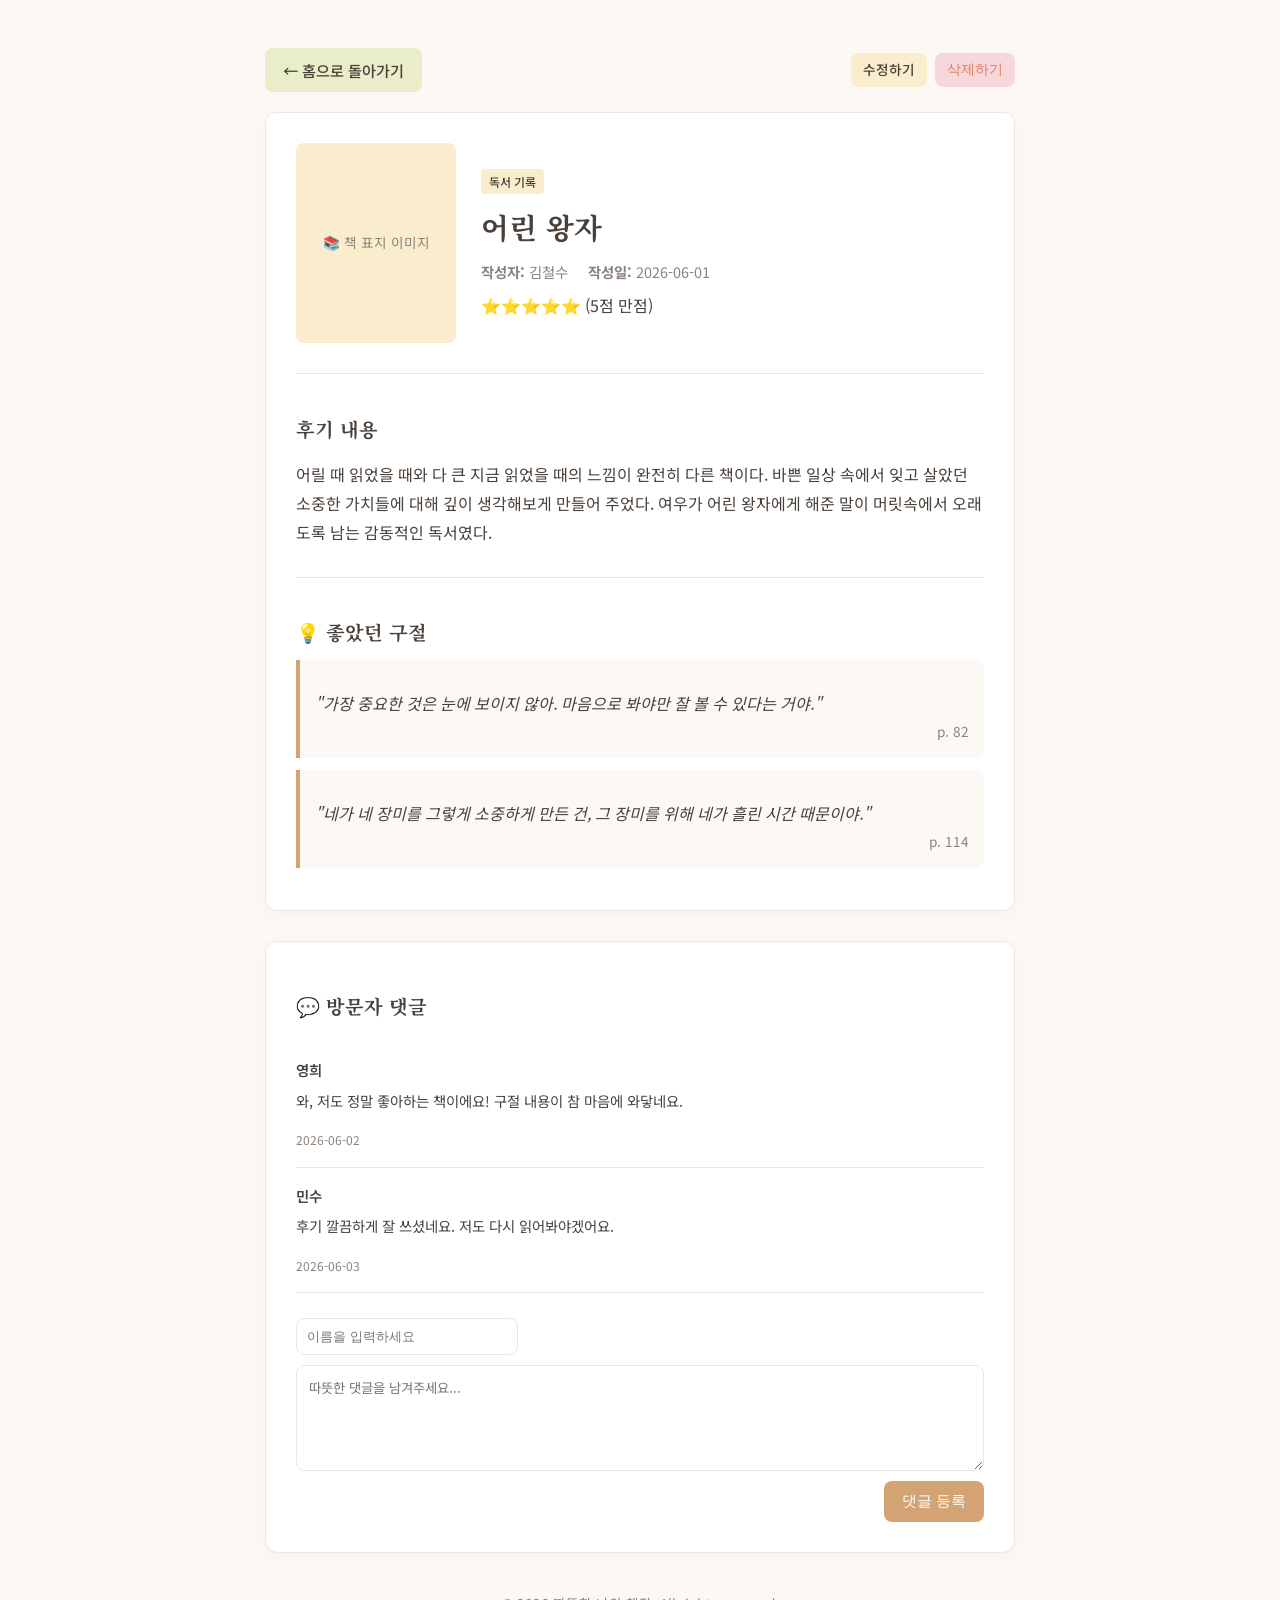
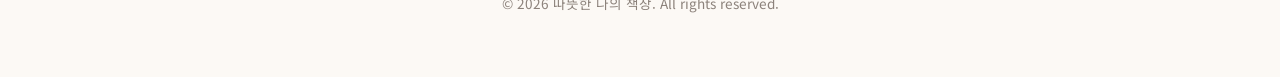
==== detail.html @ 5702eb4b "Initial commit" ====
<!DOCTYPE html>
<html lang="ko">
<head>
    <meta charset="UTF-8">
    <meta name="viewport" content="width=device-width, initial-scale=1.0">
    <title>따뜻한 나의 책장 - 상세 보기</title>
    <link rel="stylesheet" href="style.css">
    <link href="https://fonts.googleapis.com/css2?family=Noto+Serif+KR:wght@300;400;600&family=Noto+Sans+KR:wght@300;400;500&display=swap" rel="stylesheet">
</head>
<body>
    <div class="container detail-container">
        <!-- 상단 네비게이션 -->
        <nav class="nav-back">
            <a href="index.html" class="btn back-btn">&larr; 홈으로 돌아가기</a>
            <div class="manage-btns">
                <a href="edit.html" class="btn edit-btn">수정하기</a>
                <button class="btn delete-btn">삭제하기</button>
            </div>
        </nav>

        <!-- 책 상세 정보 카드 -->
        <article class="detail-card">
            <div class="detail-header-section">
                <div class="detail-cover-placeholder">
                    <span>📚 책 표지 이미지</span>
                </div>
                <div class="detail-title-box">
                    <span class="badge">독서 기록</span>
                    <h1 class="book-title-large">어린 왕자</h1>
                    <div class="book-meta-large">
                        <span><strong>작성자:</strong> 김철수</span>
                        <span><strong>작성일:</strong> 2026-06-01</span>
                    </div>
                    <div class="rating-large">⭐⭐⭐⭐⭐ (5점 만점)</div>
                </div>
            </div>

            <!-- 내용 -->
            <div class="content-section">
                <h3>후기 내용</h3>
                <p class="content-text">
                    어릴 때 읽었을 때와 다 큰 지금 읽었을 때의 느낌이 완전히 다른 책이다. 바쁜 일상 속에서 잊고 살았던 소중한 가치들에 대해 깊이 생각해보게 만들어 주었다. 여우가 어린 왕자에게 해준 말이 머릿속에서 오래도록 남는 감동적인 독서였다.
                </p>
            </div>

            <!-- 좋았던 구절 -->
            <div class="quotes-section">
                <h3>💡 좋았던 구절</h3>
                <div class="quote-box">
                    <p class="quote-text">"가장 중요한 것은 눈에 보이지 않아. 마음으로 봐야만 잘 볼 수 있다는 거야."</p>
                    <span class="quote-page">p. 82</span>
                </div>
                <div class="quote-box">
                    <p class="quote-text">"네가 네 장미를 그렇게 소중하게 만든 건, 그 장미를 위해 네가 흘린 시간 때문이야."</p>
                    <span class="quote-page">p. 114</span>
                </div>
            </div>
        </article>

        <!-- 댓글 영역 -->
        <section class="comments-section">
            <h3>💬 방문자 댓글</h3>
            <div class="comment-list">
                <div class="comment-item">
                    <span class="comment-author">영희</span>
                    <p class="comment-content">와, 저도 정말 좋아하는 책이에요! 구절 내용이 참 마음에 와닿네요.</p>
                    <span class="comment-date">2026-06-02</span>
                </div>
                <div class="comment-item">
                    <span class="comment-author">민수</span>
                    <p class="comment-content">후기 깔끔하게 잘 쓰셨네요. 저도 다시 읽어봐야겠어요.</p>
                    <span class="comment-date">2026-06-03</span>
                </div>
            </div>

            <!-- 댓글 입력창 -->
            <div class="comment-form">
                <input type="text" placeholder="이름을 입력하세요" class="comment-name-input" />
                <textarea placeholder="따뜻한 댓글을 남겨주세요..." class="comment-textarea"></textarea>
                <button class="btn primary-btn comment-submit">댓글 등록</button>
            </div>
        </section>

        <!-- 푸터 -->
        <footer class="footer">
            <p>&copy; 2026 따뜻한 나의 책장. All rights reserved.</p>
        </footer>
    </div>
</body>
</html>
---- style.css ----
/* 공통 스타일 및 따뜻한 색감 설정 */
:root {
  --bg-color: #fcf9f5;
  --card-bg: #ffffff;
  --text-main: #4a403a;
  --text-sub: #8c827b;
  --primary: #d4a373;
  --primary-hover: #bc8a5f;
  --accent: #faedcd;
  --border-color: #f0e6dc;
  --danger: #e07a5f;
  }
  
  {
  box-sizing: border-box;
  margin: 0;
  padding: 0;
  }
  
  body {
  font-family: 'Noto Sans KR', sans-serif;
  background-color: var(--bg-color);
  color: var(--text-main);
  line-height: 1.6;
  padding: 40px 20px;
  }
  
  .container {
  max-width: 900px;
  margin: 0 auto;
  }
  
  /* 헤더 */
  .header {
  text-align: center;
  margin-bottom: 40px;
  }
  
  .logo {
  font-family: 'Noto Serif KR', serif;
  font-size: 2.2rem;
  color: var(--text-main);
  margin-bottom: 8px;
  }
  
  .subtitle {
  color: var(--text-sub);
  font-size: 1rem;
  }
  
  /* 액션 바 (검색 및 작성버튼) */
  .action-bar {
  display: flex;
  justify-content: space-between;
  align-items: center;
  margin-bottom: 30px;
  gap: 15px;
  flex-wrap: wrap;
  }
  
  .search-box {
  display: flex;
  flex: 1;
  max-width: 450px;
  gap: 8px;
  }
  
  .search-box input {
  flex: 1;
  padding: 10px 15px;
  border: 1px solid var(--border-color);
  border-radius: 8px;
  background-color: var(--card-bg);
  color: var(--text-main);
  }
  
  .btn {
  padding: 10px 18px;
  border-radius: 8px;
  border: none;
  cursor: pointer;
  font-weight: 500;
  text-decoration: none;
  display: inline-block;
  transition: background 0.2s;
  font-size: 0.95rem;
  }
  
  .primary-btn {
  background-color: var(--primary);
  color: white;
  }
  
  .primary-btn:hover {
  background-color: var(--primary-hover);
  }
  
  .search-btn {
  background-color: #e9edc9;
  color: #4a403a;
  }
  
  .search-btn:hover {
  background-color: #ccd5ae;
  }
  
  /* 책 목록 카드 레이아웃 */
  .book-grid {
  display: grid;
  grid-template-columns: repeat(auto-fill, minmax(280px, 1fr));
  gap: 25px;
  margin-bottom: 50px;
  }
  
  .book-card {
  background-color: var(--card-bg);
  border-radius: 12px;
  overflow: hidden;
  box-shadow: 0 4px 15px rgba(0,0,0,0.03);
  border: 1px solid var(--border-color);
  display: flex;
  flex-direction: column;
  }
  
  .book-cover-placeholder {
  width: 100%;
  height: 180px;
  background-color: var(--accent);
  display: flex;
  align-items: center;
  justify-content: center;
  color: var(--text-sub);
  font-size: 0.95rem;
  }
  
  .book-info {
  padding: 20px;
  display: flex;
  flex-direction: column;
  flex: 1;
  }
  
  .book-meta {
  display: flex;
  justify-content: space-between;
  font-size: 0.85rem;
  color: var(--text-sub);
  margin-bottom: 8px;
  }
  
  .book-title {
  font-family: 'Noto Serif KR', serif;
  font-size: 1.3rem;
  margin-bottom: 8px;
  color: var(--text-main);
  }
  
  .rating {
  font-size: 0.9rem;
  margin-bottom: 12px;
  }
  
  .book-snippet {
  font-size: 0.9rem;
  color: var(--text-sub);
  margin-bottom: 20px;
  flex: 1;
  }
  
  .text-btn {
  background: none;
  color: var(--primary-hover);
  padding: 0;
  font-weight: 600;
  }
  
  .text-btn:hover {
  text-decoration: underline;
  }
  
  /* 상세 페이지 스타일 */
  .detail-container {
  max-width: 750px;
  }
  
  .nav-back {
  display: flex;
  justify-content: space-between;
  align-items: center;
  margin-bottom: 20px;
  }
  
  .back-btn {
  background-color: #e9edc9;
  color: var(--text-main);
  }
  
  .manage-btns {
  display: flex;
  gap: 8px;
  }
  
  .edit-btn {
  background-color: #faedcd;
  color: var(--text-main);
  font-size: 0.85rem;
  padding: 6px 12px;
  }
  
  .delete-btn {
  background-color: #f8d7da;
  color: var(--danger);
  font-size: 0.85rem;
  padding: 6px 12px;
  }
  
  .detail-card {
  background-color: var(--card-bg);
  border-radius: 12px;
  padding: 30px;
  box-shadow: 0 4px 15px rgba(0,0,0,0.03);
  border: 1px solid var(--border-color);
  margin-bottom: 30px;
  }
  
  .detail-header-section {
  display: flex;
  gap: 25px;
  margin-bottom: 30px;
  align-items: center;
  flex-wrap: wrap;
  }
  
  .detail-cover-placeholder {
  width: 140px;
  height: 180px;
  background-color: var(--accent);
  border-radius: 8px;
  display: flex;
  align-items: center;
  justify-content: center;
  text-align: center;
  color: var(--text-sub);
  font-size: 0.85rem;
  padding: 10px;
  }
  
  .detail-title-box {
  flex: 1;
  }
  
  .badge {
  background-color: var(--accent);
  padding: 4px 8px;
  border-radius: 4px;
  font-size: 0.75rem;
  color: var(--text-main);
  font-weight: 500;
  }
  
  .book-title-large {
  font-family: 'Noto Serif KR', serif;
  font-size: 1.8rem;
  margin: 10px 0;
  }
  
  .book-meta-large {
  display: flex;
  gap: 20px;
  color: var(--text-sub);
  font-size: 0.9rem;
  margin-bottom: 10px;
  }
  
  .rating-large {
  font-size: 1rem;
  }
  
  .content-section, .quotes-section {
  margin-top: 30px;
  padding-top: 20px;
  border-top: 1px solid var(--border-color);
  }
  
  .content-section h3, .quotes-section h3 {
  font-family: 'Noto Serif KR', serif;
  margin-bottom: 12px;
  font-size: 1.2rem;
  }
  
  .content-text {
  font-size: 1rem;
  color: var(--text-main);
  line-height: 1.8;
  }
  
  .quote-box {
  background-color: var(--bg-color);
  border-left: 4px solid var(--primary);
  padding: 15px;
  border-radius: 0 8px 8px 0;
  margin-bottom: 12px;
  }
  
  .quote-text {
  font-style: italic;
  margin-bottom: 5px;
  }
  
  .quote-page {
  font-size: 0.85rem;
  color: var(--text-sub);
  display: block;
  text-align: right;
  }
  
  /* 작성/수정 폼 스타일 */
  .write-form {
  display: flex;
  flex-direction: column;
  gap: 20px;
  }
  
  .form-group {
  display: flex;
  flex-direction: column;
  gap: 8px;
  }
  
  .form-group label {
  font-weight: 500;
  font-size: 0.9rem;
  color: var(--text-main);
  }
  
  .form-input, .form-textarea {
  padding: 12px 15px;
  border: 1px solid var(--border-color);
  border-radius: 8px;
  background-color: var(--bg-color);
  color: var(--text-main);
  font-family: inherit;
  font-size: 0.95rem;
  }
  
  .form-file {
  padding: 8px 0;
  }
  
  .form-row {
  display: grid;
  grid-template-columns: 1fr 1fr;
  gap: 20px;
  }
  
  .quote-input-row {
  display: flex;
  gap: 10px;
  }
  
  /* 댓글 영역 스타일 */
  .comments-section {
  background-color: var(--card-bg);
  border-radius: 12px;
  padding: 30px;
  box-shadow: 0 4px 15px rgba(0,0,0,0.03);
  border: 1px solid var(--border-color);
  }
  
  .comments-section h3 {
  font-family: 'Noto Serif KR', serif;
  margin-bottom: 20px;
  font-size: 1.2rem;
  }
  
  .comment-list {
  margin-bottom: 25px;
  }
  
  .comment-item {
  padding: 15px 0;
  border-bottom: 1px solid var(--border-color);
  }
  
  .comment-author {
  font-weight: 600;
  font-size: 0.9rem;
  margin-right: 10px;
  }
  
  .comment-date {
  font-size: 0.75rem;
  color: var(--text-sub);
  }
  
  .comment-content {
  margin-top: 6px;
  font-size: 0.9rem;
  color: var(--text-main);
  }
  
  .comment-form {
  display: flex;
  flex-direction: column;
  gap: 10px;
  }
  
  .comment-name-input {
  padding: 10px;
  border: 1px solid var(--border-color);
  border-radius: 8px;
  max-width: 200px;
  }
  
  .comment-textarea {
  padding: 12px;
  border: 1px solid var(--border-color);
  border-radius: 8px;
  resize: vertical;
  min-height: 80px;
  font-family: inherit;
  }
  
  .comment-submit {
  align-self: flex-end;
  }
  
  /* 푸터 */
  .footer {
  text-align: center;
  margin-top: 40px;
  color: var(--text-sub);
  font-size: 0.85rem;
  }
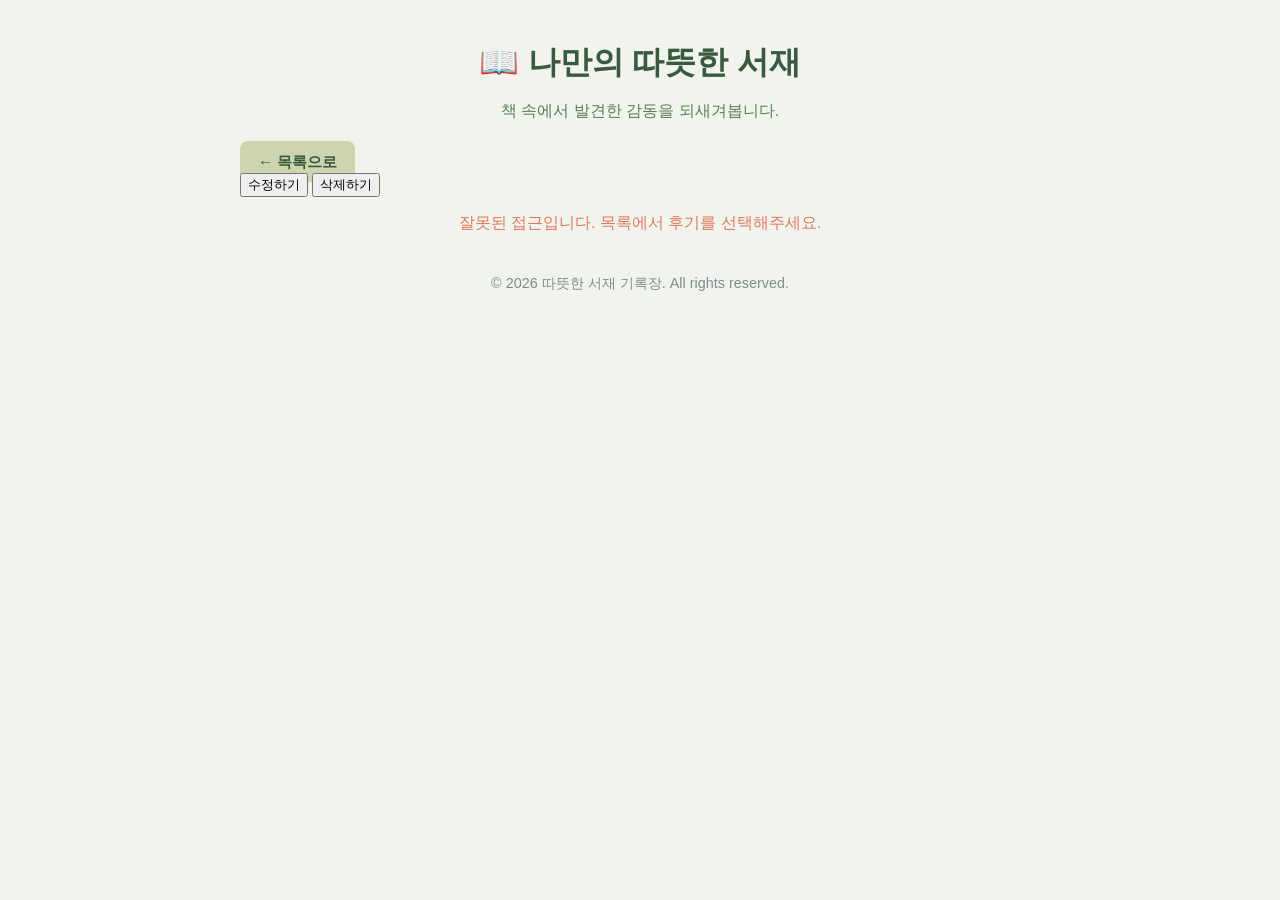
==== commit 361952f6: "자세히보기 하드코딩 수정" ====
--- a/detail.html
+++ b/detail.html
@@ -3,88 +3,86 @@
 <head>
     <meta charset="UTF-8">
     <meta name="viewport" content="width=device-width, initial-scale=1.0">
-    <title>따뜻한 나의 책장 - 상세 보기</title>
+    <title>책 후기 상세 :: 따뜻한 서재</title>
     <link rel="stylesheet" href="style.css">
-    <link href="https://fonts.googleapis.com/css2?family=Noto+Serif+KR:wght@300;400;600&family=Noto+Sans+KR:wght@300;400;500&display=swap" rel="stylesheet">
 </head>
 <body>
-    <div class="container detail-container">
-        <!-- 상단 네비게이션 -->
-        <nav class="nav-back">
-            <a href="index.html" class="btn back-btn">&larr; 홈으로 돌아가기</a>
-            <div class="manage-btns">
-                <a href="edit.html" class="btn edit-btn">수정하기</a>
-                <button class="btn delete-btn">삭제하기</button>
+    <div class="container">
+        <header>
+            <h1>📖 나만의 따뜻한 서재</h1>
+            <p>책 속에서 발견한 감동을 되새겨봅니다.</p>
+        </header>
+
+        <div class="detail-header">
+            <a href="index.html" class="btn-back">&larr; 목록으로</a>
+            <div class="detail-buttons">
+                <button class="btn-edit" onclick="location.href='edit.html'">수정하기</button>
+                <button class="btn-delete" onclick="alert('삭제 기능은 준비 중입니다!')">삭제하기</button>
             </div>
-        </nav>
+        </div>
 
-        <!-- 책 상세 정보 카드 -->
-        <article class="detail-card">
-            <div class="detail-header-section">
-                <div class="detail-cover-placeholder">
-                    <span>📚 책 표지 이미지</span>
-                </div>
-                <div class="detail-title-box">
-                    <span class="badge">독서 기록</span>
-                    <h1 class="book-title-large">어린 왕자</h1>
-                    <div class="book-meta-large">
-                        <span><strong>작성자:</strong> 김철수</span>
-                        <span><strong>작성일:</strong> 2026-06-01</span>
-                    </div>
-                    <div class="rating-large">⭐⭐⭐⭐⭐ (5점 만점)</div>
-                </div>
-            </div>
+        <div class="detail-content" id="detailContainer">
+            <p style="text-align: center; color: #588157;">상세 내용을 불러오는 중입니다...</p>
+        </div>
 
-            <!-- 내용 -->
-            <div class="content-section">
-                <h3>후기 내용</h3>
-                <p class="content-text">
-                    어릴 때 읽었을 때와 다 큰 지금 읽었을 때의 느낌이 완전히 다른 책이다. 바쁜 일상 속에서 잊고 살았던 소중한 가치들에 대해 깊이 생각해보게 만들어 주었다. 여우가 어린 왕자에게 해준 말이 머릿속에서 오래도록 남는 감동적인 독서였다.
-                </p>
-            </div>
-
-            <!-- 좋았던 구절 -->
-            <div class="quotes-section">
-                <h3>💡 좋았던 구절</h3>
-                <div class="quote-box">
-                    <p class="quote-text">"가장 중요한 것은 눈에 보이지 않아. 마음으로 봐야만 잘 볼 수 있다는 거야."</p>
-                    <span class="quote-page">p. 82</span>
-                </div>
-                <div class="quote-box">
-                    <p class="quote-text">"네가 네 장미를 그렇게 소중하게 만든 건, 그 장미를 위해 네가 흘린 시간 때문이야."</p>
-                    <span class="quote-page">p. 114</span>
-                </div>
-            </div>
-        </article>
-
-        <!-- 댓글 영역 -->
-        <section class="comments-section">
-            <h3>💬 방문자 댓글</h3>
-            <div class="comment-list">
-                <div class="comment-item">
-                    <span class="comment-author">영희</span>
-                    <p class="comment-content">와, 저도 정말 좋아하는 책이에요! 구절 내용이 참 마음에 와닿네요.</p>
-                    <span class="comment-date">2026-06-02</span>
-                </div>
-                <div class="comment-item">
-                    <span class="comment-author">민수</span>
-                    <p class="comment-content">후기 깔끔하게 잘 쓰셨네요. 저도 다시 읽어봐야겠어요.</p>
-                    <span class="comment-date">2026-06-03</span>
-                </div>
-            </div>
-
-            <!-- 댓글 입력창 -->
-            <div class="comment-form">
-                <input type="text" placeholder="이름을 입력하세요" class="comment-name-input" />
-                <textarea placeholder="따뜻한 댓글을 남겨주세요..." class="comment-textarea"></textarea>
-                <button class="btn primary-btn comment-submit">댓글 등록</button>
-            </div>
-        </section>
-
-        <!-- 푸터 -->
-        <footer class="footer">
-            <p>&copy; 2026 따뜻한 나의 책장. All rights reserved.</p>
+        <footer>
+            <p>&copy; 2026 따뜻한 서재 기록장. All rights reserved.</p>
         </footer>
     </div>
+
+    <script>
+        const WEB_APP_URL = "https://script.google.com/macros/s/AKfycbwDzjC4Yfaz0jN6fSKEQe05zggbDL-pkO_Hzp4XupI9NH3UToArEFrCZrxlpQyaFcw/exec";
+
+        window.addEventListener('DOMContentLoaded', function() {
+            // 주소창(URL)에서 넘어온 index 번호표 읽기 (예: ?index=0)
+            const urlParams = new URLSearchParams(window.location.search);
+            const reviewIndex = urlParams.get('index');
+
+            if (reviewIndex === null) {
+                document.getElementById('detailContainer').innerHTML = '<p style="text-align: center; color: #E07A5F;">잘못된 접근입니다. 목록에서 후기를 선택해주세요.</p>';
+                return;
+            }
+
+            // 구글 스프레드시트에서 전체 데이터 가져오기
+            fetch(WEB_APP_URL)
+                .then(response => response.json())
+                .then(data => {
+                    const review = data[reviewIndex]; // 해당 번호의 후기 데이터 콕 집어내기
+
+                    if (!review) {
+                        document.getElementById('detailContainer').innerHTML = '<p style="text-align: center; color: #E07A5F;">해당 후기를 찾을 수 없습니다.</p>';
+                        return;
+                    }
+
+                    // 별점 만들기
+                    let stars = '';
+                    const ratingNum = Number(review.rating) || 0;
+                    for (let i = 0; i < 5; i++) {
+                        stars += (i < ratingNum) ? '<span class="star-icon filled">★</span>' : '<span class="star-icon">★</span>';
+                    }
+
+                    // 상세 화면 HTML 그리기
+                    const container = document.getElementById('detailContainer');
+                    container.innerHTML = `
+                        <h2 style="color: #3A5A40; margin-top: 0; font-size: 1.8rem;">${review.title}</h2>
+                        <p class="card-author">작성자: ${review.author}</p>
+                        <p class="card-date">작성일: ${review.date}</p>
+                        
+                        <div class="detail-rating" style="margin: 15px 0 25px 0;">
+                            ${stars} <span style="font-weight: bold; margin-left: 5px; color: #3A5A40;">(${review.rating}점 만점)</span>
+                        </div>
+
+                        <div class="detail-section">
+                            <h3>후기 내용</h3>
+                            <div class="review-text" style="white-space: pre-line; line-height: 1.6; color: #34495E;">${review.content}</div>
+                        </div>
+                    `;
+                })
+                .catch(error => {
+                    console.error('상세 데이터를 불러오는 중 에러 발생:', error);
+                    document.getElementById('detailContainer').innerHTML = '<p style="text-align: center; color: #E07A5F;">데이터를 불러오지 못했습니다.</p>';
+                });
+        });
+    </script>
 </body>
 </html>
--- a/style.css
+++ b/style.css
@@ -1,434 +1,172 @@
-/* 공통 스타일 및 따뜻한 색감 설정 */
-:root {
-  --bg-color: #fcf9f5;
-  --card-bg: #ffffff;
-  --text-main: #4a403a;
-  --text-sub: #8c827b;
-  --primary: #d4a373;
-  --primary-hover: #bc8a5f;
-  --accent: #faedcd;
-  --border-color: #f0e6dc;
-  --danger: #e07a5f;
-  }
-  
-  {
-  box-sizing: border-box;
-  margin: 0;
-  padding: 0;
-  }
-  
-  body {
-  font-family: 'Noto Sans KR', sans-serif;
-  background-color: var(--bg-color);
-  color: var(--text-main);
-  line-height: 1.6;
-  padding: 40px 20px;
-  }
-  
-  .container {
-  max-width: 900px;
-  margin: 0 auto;
-  }
-  
-  /* 헤더 */
-  .header {
-  text-align: center;
-  margin-bottom: 40px;
-  }
-  
-  .logo {
-  font-family: 'Noto Serif KR', serif;
-  font-size: 2.2rem;
-  color: var(--text-main);
-  margin-bottom: 8px;
-  }
-  
-  .subtitle {
-  color: var(--text-sub);
-  font-size: 1rem;
-  }
-  
-  /* 액션 바 (검색 및 작성버튼) */
-  .action-bar {
-  display: flex;
-  justify-content: space-between;
-  align-items: center;
-  margin-bottom: 30px;
-  gap: 15px;
-  flex-wrap: wrap;
-  }
-  
-  .search-box {
-  display: flex;
-  flex: 1;
-  max-width: 450px;
-  gap: 8px;
-  }
-  
-  .search-box input {
-  flex: 1;
-  padding: 10px 15px;
-  border: 1px solid var(--border-color);
-  border-radius: 8px;
-  background-color: var(--card-bg);
-  color: var(--text-main);
-  }
-  
-  .btn {
-  padding: 10px 18px;
-  border-radius: 8px;
-  border: none;
-  cursor: pointer;
-  font-weight: 500;
-  text-decoration: none;
-  display: inline-block;
-  transition: background 0.2s;
-  font-size: 0.95rem;
-  }
-  
-  .primary-btn {
-  background-color: var(--primary);
-  color: white;
-  }
-  
-  .primary-btn:hover {
-  background-color: var(--primary-hover);
-  }
-  
-  .search-btn {
-  background-color: #e9edc9;
-  color: #4a403a;
-  }
-  
-  .search-btn:hover {
-  background-color: #ccd5ae;
-  }
-  
-  /* 책 목록 카드 레이아웃 */
-  .book-grid {
-  display: grid;
-  grid-template-columns: repeat(auto-fill, minmax(280px, 1fr));
-  gap: 25px;
-  margin-bottom: 50px;
-  }
-  
-  .book-card {
-  background-color: var(--card-bg);
-  border-radius: 12px;
-  overflow: hidden;
-  box-shadow: 0 4px 15px rgba(0,0,0,0.03);
-  border: 1px solid var(--border-color);
-  display: flex;
-  flex-direction: column;
-  }
-  
-  .book-cover-placeholder {
-  width: 100%;
-  height: 180px;
-  background-color: var(--accent);
-  display: flex;
-  align-items: center;
-  justify-content: center;
-  color: var(--text-sub);
-  font-size: 0.95rem;
-  }
-  
-  .book-info {
-  padding: 20px;
-  display: flex;
-  flex-direction: column;
-  flex: 1;
-  }
-  
-  .book-meta {
-  display: flex;
-  justify-content: space-between;
-  font-size: 0.85rem;
-  color: var(--text-sub);
-  margin-bottom: 8px;
-  }
-  
-  .book-title {
-  font-family: 'Noto Serif KR', serif;
-  font-size: 1.3rem;
-  margin-bottom: 8px;
-  color: var(--text-main);
-  }
-  
-  .rating {
-  font-size: 0.9rem;
-  margin-bottom: 12px;
-  }
-  
-  .book-snippet {
-  font-size: 0.9rem;
-  color: var(--text-sub);
-  margin-bottom: 20px;
-  flex: 1;
-  }
-  
-  .text-btn {
-  background: none;
-  color: var(--primary-hover);
-  padding: 0;
-  font-weight: 600;
-  }
-  
-  .text-btn:hover {
-  text-decoration: underline;
-  }
-  
-  /* 상세 페이지 스타일 */
-  .detail-container {
-  max-width: 750px;
-  }
-  
-  .nav-back {
-  display: flex;
-  justify-content: space-between;
-  align-items: center;
-  margin-bottom: 20px;
-  }
-  
-  .back-btn {
-  background-color: #e9edc9;
-  color: var(--text-main);
-  }
-  
-  .manage-btns {
-  display: flex;
-  gap: 8px;
-  }
-  
-  .edit-btn {
-  background-color: #faedcd;
-  color: var(--text-main);
-  font-size: 0.85rem;
-  padding: 6px 12px;
-  }
-  
-  .delete-btn {
-  background-color: #f8d7da;
-  color: var(--danger);
-  font-size: 0.85rem;
-  padding: 6px 12px;
-  }
-  
-  .detail-card {
-  background-color: var(--card-bg);
-  border-radius: 12px;
-  padding: 30px;
-  box-shadow: 0 4px 15px rgba(0,0,0,0.03);
-  border: 1px solid var(--border-color);
-  margin-bottom: 30px;
-  }
-  
-  .detail-header-section {
-  display: flex;
-  gap: 25px;
-  margin-bottom: 30px;
-  align-items: center;
-  flex-wrap: wrap;
-  }
-  
-  .detail-cover-placeholder {
-  width: 140px;
-  height: 180px;
-  background-color: var(--accent);
-  border-radius: 8px;
-  display: flex;
-  align-items: center;
-  justify-content: center;
-  text-align: center;
-  color: var(--text-sub);
-  font-size: 0.85rem;
-  padding: 10px;
-  }
-  
-  .detail-title-box {
-  flex: 1;
-  }
-  
-  .badge {
-  background-color: var(--accent);
-  padding: 4px 8px;
-  border-radius: 4px;
-  font-size: 0.75rem;
-  color: var(--text-main);
-  font-weight: 500;
-  }
-  
-  .book-title-large {
-  font-family: 'Noto Serif KR', serif;
-  font-size: 1.8rem;
-  margin: 10px 0;
-  }
-  
-  .book-meta-large {
-  display: flex;
-  gap: 20px;
-  color: var(--text-sub);
-  font-size: 0.9rem;
-  margin-bottom: 10px;
-  }
-  
-  .rating-large {
-  font-size: 1rem;
-  }
-  
-  .content-section, .quotes-section {
-  margin-top: 30px;
-  padding-top: 20px;
-  border-top: 1px solid var(--border-color);
-  }
-  
-  .content-section h3, .quotes-section h3 {
-  font-family: 'Noto Serif KR', serif;
-  margin-bottom: 12px;
-  font-size: 1.2rem;
-  }
-  
-  .content-text {
-  font-size: 1rem;
-  color: var(--text-main);
-  line-height: 1.8;
-  }
-  
-  .quote-box {
-  background-color: var(--bg-color);
-  border-left: 4px solid var(--primary);
-  padding: 15px;
-  border-radius: 0 8px 8px 0;
-  margin-bottom: 12px;
-  }
-  
-  .quote-text {
-  font-style: italic;
-  margin-bottom: 5px;
-  }
-  
-  .quote-page {
-  font-size: 0.85rem;
-  color: var(--text-sub);
-  display: block;
-  text-align: right;
-  }
-  
-  /* 작성/수정 폼 스타일 */
-  .write-form {
-  display: flex;
-  flex-direction: column;
-  gap: 20px;
-  }
-  
-  .form-group {
-  display: flex;
-  flex-direction: column;
-  gap: 8px;
-  }
-  
-  .form-group label {
-  font-weight: 500;
-  font-size: 0.9rem;
-  color: var(--text-main);
-  }
-  
-  .form-input, .form-textarea {
-  padding: 12px 15px;
-  border: 1px solid var(--border-color);
-  border-radius: 8px;
-  background-color: var(--bg-color);
-  color: var(--text-main);
-  font-family: inherit;
-  font-size: 0.95rem;
-  }
-  
-  .form-file {
-  padding: 8px 0;
-  }
-  
-  .form-row {
-  display: grid;
-  grid-template-columns: 1fr 1fr;
-  gap: 20px;
-  }
-  
-  .quote-input-row {
-  display: flex;
-  gap: 10px;
-  }
-  
-  /* 댓글 영역 스타일 */
-  .comments-section {
-  background-color: var(--card-bg);
-  border-radius: 12px;
-  padding: 30px;
-  box-shadow: 0 4px 15px rgba(0,0,0,0.03);
-  border: 1px solid var(--border-color);
-  }
-  
-  .comments-section h3 {
-  font-family: 'Noto Serif KR', serif;
-  margin-bottom: 20px;
-  font-size: 1.2rem;
-  }
-  
-  .comment-list {
-  margin-bottom: 25px;
-  }
-  
-  .comment-item {
-  padding: 15px 0;
-  border-bottom: 1px solid var(--border-color);
-  }
-  
-  .comment-author {
-  font-weight: 600;
-  font-size: 0.9rem;
-  margin-right: 10px;
-  }
-  
-  .comment-date {
-  font-size: 0.75rem;
-  color: var(--text-sub);
-  }
-  
-  .comment-content {
-  margin-top: 6px;
-  font-size: 0.9rem;
-  color: var(--text-main);
-  }
-  
-  .comment-form {
-  display: flex;
-  flex-direction: column;
-  gap: 10px;
-  }
-  
-  .comment-name-input {
-  padding: 10px;
-  border: 1px solid var(--border-color);
-  border-radius: 8px;
-  max-width: 200px;
-  }
-  
-  .comment-textarea {
-  padding: 12px;
-  border: 1px solid var(--border-color);
-  border-radius: 8px;
-  resize: vertical;
-  min-height: 80px;
-  font-family: inherit;
-  }
-  
-  .comment-submit {
-  align-self: flex-end;
-  }
-  
-  /* 푸터 */
-  .footer {
-  text-align: center;
-  margin-top: 40px;
-  color: var(--text-sub);
-  font-size: 0.85rem;
-  }+/* 기본 스타일 (파스텔톤 녹색과 크림색 조합) */
+body {
+    font-family: 'Malgun Gothic', '맑은 고딕', sans-serif;
+    background-color: #F0F4ED; /* 아주 연한 파스텔 크림빛 녹색 배경 */
+    color: #2F3E35; /* 진한 딥그린 텍스트 (눈이 편안함) */
+    margin: 0;
+    padding: 0;
+}
+
+.container {
+    max-width: 800px;
+    margin: 0 auto;
+    padding: 20px;
+}
+
+header {
+    text-align: center;
+    margin-bottom: 30px;
+}
+
+header h1 {
+    color: #3A5A40; /* 차분하고 예쁜 진한 녹색 제목 */
+    margin-bottom: 10px;
+}
+
+header p {
+    color: #588157;
+}
+
+/* 메인 화면 검색 영역 */
+.search-area {
+    display: flex;
+    gap: 10px;
+    margin-bottom: 25px;
+    align-items: center;
+}
+
+.search-area input {
+    flex: 1;
+    padding: 12px;
+    border: 2px solid #A3B18A; /* 구분감이 뚜렷한 녹색 테두리 */
+    border-radius: 8px;
+    background-color: #FFFFFF; /* 흰색 배경으로 입력창 강조 */
+    color: #2F3E35;
+    font-size: 1rem;
+}
+
+.search-area input::placeholder {
+    color: #8D99AE;
+}
+
+.btn-search, .btn-write, .btn-back {
+    padding: 12px 18px;
+    border: none;
+    border-radius: 8px;
+    cursor: pointer;
+    text-decoration: none;
+    font-weight: bold;
+    font-size: 0.95rem;
+}
+
+.btn-search {
+    background-color: #3A5A40;
+    color: #FFFFFF;
+}
+
+.btn-search:hover, .btn-write:hover, .btn-back:hover {
+    opacity: 0.9;
+}
+
+.btn-write {
+    background-color: #588157; /* 산뜻한 포인트 녹색 */
+    color: #FFFFFF;
+    margin-left: auto;
+}
+
+.btn-back {
+    background-color: #CCD5AE;
+    color: #3A5A40;
+    margin-right: 10px;
+}
+
+/* 메인 화면 후기 목록 */
+.review-list {
+    display: grid;
+    gap: 20px;
+}
+
+.review-card {
+    background-color: #FFFFFF; /* 카드 배경을 순백색으로 주어 배경과 확실히 분리 */
+    border-radius: 12px;
+    padding: 20px;
+    box-shadow: 0 4px 8px rgba(58, 90, 64, 0.08); /* 부드러운 초록빛 그림자 */
+    display: flex; 
+    gap: 20px;
+    align-items: start; 
+    border: 1px solid #D8E2DC; /* 카드 테두리 선 추가로 구분감 업 */
+}
+
+/* 책 표지 이미지 (메인) */
+.card-cover {
+    width: 100px; 
+    height: 150px; 
+    object-fit: cover; 
+    border-radius: 6px;
+    box-shadow: 0 2px 4px rgba(0,0,0,0.1);
+}
+
+.card-content {
+    flex: 1;
+}
+
+.card-content h3 {
+    margin: 0 0 5px 0;
+    color: #3A5A40;
+    font-size: 1.2rem;
+}
+
+.card-author {
+    font-size: 0.9rem;
+    color: #588157;
+    margin: 0 0 5px 0;
+    font-weight: bold;
+}
+
+.card-date {
+    font-size: 0.8rem;
+    color: #7F8C8D;
+    margin: 0 0 10px 0;
+}
+
+.card-preview {
+    font-size: 0.95rem;
+    margin-bottom: 15px;
+    line-height: 1.4;
+    color: #34495E;
+}
+
+.card-actions {
+    text-align: right;
+}
+
+.btn-detail {
+    background-color: #A3B18A; 
+    color: #FFFFFF;
+    padding: 8px 14px;
+    border-radius: 6px;
+    text-decoration: none;
+    font-size: 0.9rem;
+    font-weight: bold;
+}
+
+.btn-detail:hover {
+    background-color: #588157;
+}
+
+/* 별점 아이콘 스타일 */
+.star-icon {
+    color: #D8E2DC; 
+    font-size: 1.2rem;
+}
+
+.star-icon.filled {
+    color: #F4A261; /* 눈에 띄고 따뜻한 골드 오렌지 별점 */
+}
+
+footer {
+    text-align: center;
+    margin-top: 40px;
+    color: #7F8C8D;
+    font-size: 0.9rem;
+}
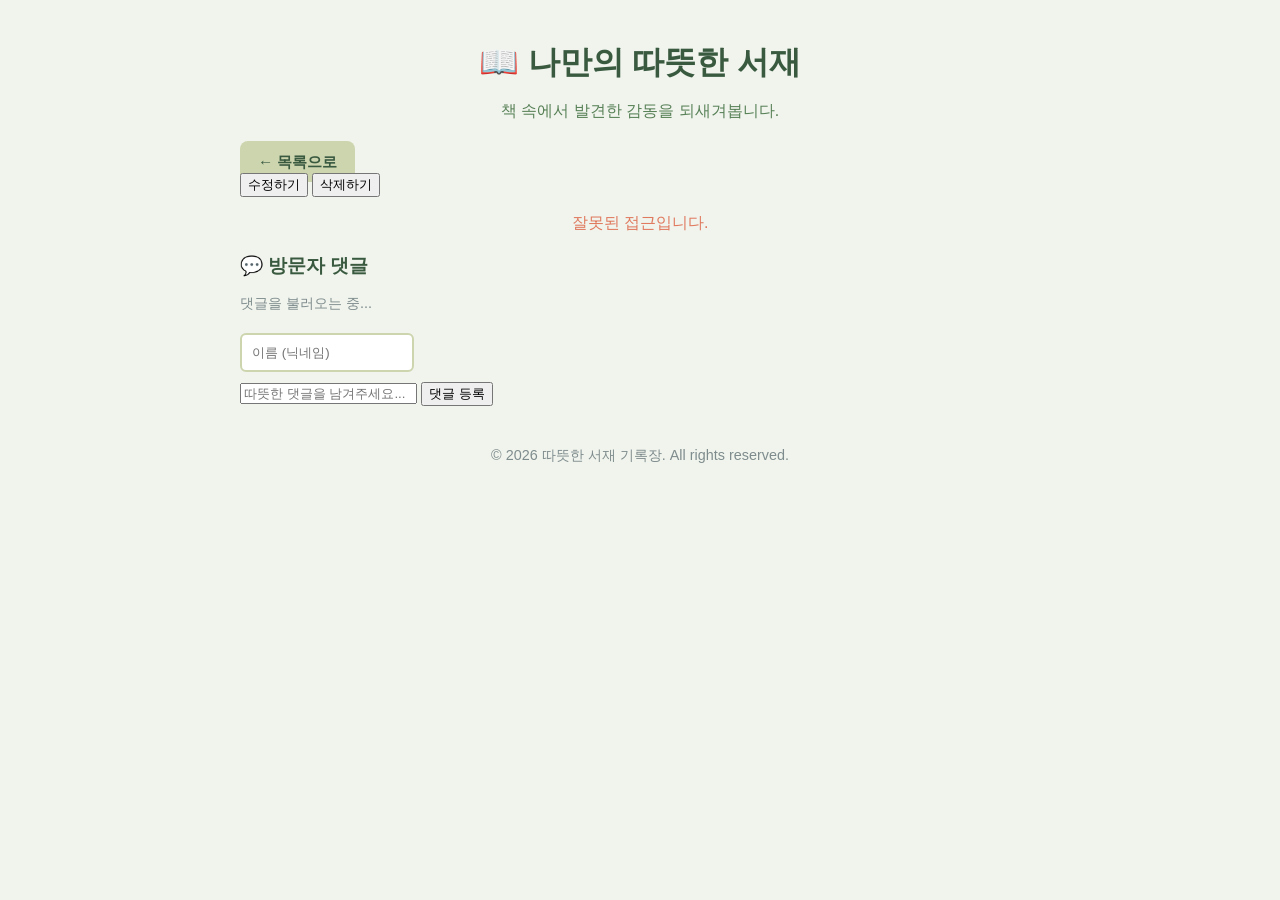
==== commit 13dc7c7c: "댓글 추가" ====
--- a/detail.html
+++ b/detail.html
@@ -21,8 +21,30 @@
             </div>
         </div>
 
+        <!-- 책 상세 내용 영역 -->
         <div class="detail-content" id="detailContainer">
             <p style="text-align: center; color: #588157;">상세 내용을 불러오는 중입니다...</p>
+        </div>
+
+        <!-- 방문자 댓글 영역 -->
+        <div class="comment-area">
+            <h3 style="color: #3A5A40; margin-bottom: 15px;">💬 방문자 댓글</h3>
+            
+            <!-- 댓글 목록이 표시되는 곳 -->
+            <div class="comment-list" id="commentList">
+                <p style="color: #7F8C8D; font-size: 0.9rem;">댓글을 불러오는 중...</p>
+            </div>
+
+            <!-- 댓글 작성 폼 -->
+            <form id="commentForm" class="comment-input-form" style="margin-top: 20px;">
+                <div style="display: flex; gap: 10px; margin-bottom: 10px;">
+                    <input type="text" id="commentAuthor" placeholder="이름 (닉네임)" required style="width: 150px; padding: 10px; border: 2px solid #CCD5AE; border-radius: 6px;">
+                </div>
+                <div class="comment-input-group">
+                    <input type="text" id="commentText" placeholder="따뜻한 댓글을 남겨주세요..." required>
+                    <button type="submit" class="btn-add-comment" id="commentBtn">댓글 등록</button>
+                </div>
+            </form>
         </div>
 
         <footer>
@@ -31,39 +53,36 @@
     </div>
 
     <script>
-        const WEB_APP_URL = "https://script.google.com/macros/s/AKfycbwDzjC4Yfaz0jN6fSKEQe05zggbDL-pkO_Hzp4XupI9NH3UToArEFrCZrxlpQyaFcw/exec";
+        // 새로 발급받으신 웹앱 주소 적용
+        const WEB_APP_URL = "https://script.google.com/macros/s/AKfycbxDDjiATJpE1CEigpbiCgMxOsMB28Zf4nIfag6M6yZb2jZTrW4gPhygxo9kQs9b4bY/exec";
+
+        // 주소창에서 글 번호표(index) 가져오기
+        const urlParams = new URLSearchParams(window.location.search);
+        const reviewIndex = urlParams.get('index');
 
         window.addEventListener('DOMContentLoaded', function() {
-            // 주소창(URL)에서 넘어온 index 번호표 읽기 (예: ?index=0)
-            const urlParams = new URLSearchParams(window.location.search);
-            const reviewIndex = urlParams.get('index');
-
             if (reviewIndex === null) {
-                document.getElementById('detailContainer').innerHTML = '<p style="text-align: center; color: #E07A5F;">잘못된 접근입니다. 목록에서 후기를 선택해주세요.</p>';
+                document.getElementById('detailContainer').innerHTML = '<p style="text-align: center; color: #E07A5F;">잘못된 접근입니다.</p>';
                 return;
             }
 
-            // 구글 스프레드시트에서 전체 데이터 가져오기
+            // 1. 책 상세 내용 불러오기
             fetch(WEB_APP_URL)
                 .then(response => response.json())
                 .then(data => {
-                    const review = data[reviewIndex]; // 해당 번호의 후기 데이터 콕 집어내기
-
+                    const review = data[reviewIndex];
                     if (!review) {
                         document.getElementById('detailContainer').innerHTML = '<p style="text-align: center; color: #E07A5F;">해당 후기를 찾을 수 없습니다.</p>';
                         return;
                     }
 
-                    // 별점 만들기
                     let stars = '';
                     const ratingNum = Number(review.rating) || 0;
                     for (let i = 0; i < 5; i++) {
                         stars += (i < ratingNum) ? '<span class="star-icon filled">★</span>' : '<span class="star-icon">★</span>';
                     }
 
-                    // 상세 화면 HTML 그리기
-                    const container = document.getElementById('detailContainer');
-                    container.innerHTML = `
+                    document.getElementById('detailContainer').innerHTML = `
                         <h2 style="color: #3A5A40; margin-top: 0; font-size: 1.8rem;">${review.title}</h2>
                         <p class="card-author">작성자: ${review.author}</p>
                         <p class="card-date">작성일: ${review.date}</p>
@@ -77,11 +96,79 @@
                             <div class="review-text" style="white-space: pre-line; line-height: 1.6; color: #34495E;">${review.content}</div>
                         </div>
                     `;
+                });
+
+            // 2. 해당 책의 댓글 목록 불러오기
+            loadComments();
+        });
+
+        // 댓글 불러와서 화면에 그려주는 함수
+        function loadComments() {
+            fetch(`${WEB_APP_URL}?action=getComments&index=${reviewIndex}`)
+                .then(response => response.json())
+                .then(comments => {
+                    const commentListEl = document.getElementById('commentList');
+                    commentListEl.innerHTML = '';
+
+                    if (comments.length === 0) {
+                        commentListEl.innerHTML = '<p style="color: #7F8C8D; font-size: 0.9rem;">아직 등록된 댓글이 없습니다. 첫 댓글을 남겨보세요!</p>';
+                        return;
+                    }
+
+                    comments.forEach(item => {
+                        const div = document.createElement('div');
+                        div.className = 'comment';
+                        div.innerHTML = `
+                            <span class="comment-user">${item.author}</span>
+                            <p class="comment-text">${item.comment}</p>
+                            <span class="comment-date">${item.date}</span>
+                        `;
+                        commentListEl.appendChild(div);
+                    });
                 })
                 .catch(error => {
-                    console.error('상세 데이터를 불러오는 중 에러 발생:', error);
-                    document.getElementById('detailContainer').innerHTML = '<p style="text-align: center; color: #E07A5F;">데이터를 불러오지 못했습니다.</p>';
+                    console.error('댓글 로딩 실패:', error);
                 });
+        }
+
+        // 3. 댓글 작성 완료 후 전송하기
+        document.getElementById('commentForm').addEventListener('submit', function(event) {
+            event.preventDefault();
+
+            const commentBtn = document.getElementById('commentBtn');
+            commentBtn.innerText = '등록 중...';
+            commentBtn.disabled = true;
+
+            const commentData = {
+                action: "saveComment",
+                reviewIndex: reviewIndex,
+                author: document.getElementById('commentAuthor').value,
+                comment: document.getElementById('commentText').value
+            };
+
+            fetch(WEB_APP_URL, {
+                method: 'POST',
+                headers: {
+                    'Content-Type': 'text/plain;charset=utf-8',
+                },
+                body: JSON.stringify(commentData)
+            })
+            .then(response => response.json())
+            .then(data => {
+                alert('댓글이 등록되었습니다!');
+                document.getElementById('commentText').value = ''; // 입력창 초기화
+                commentBtn.innerText = '댓글 등록';
+                commentBtn.disabled = false;
+                loadComments(); // 댓글 목록 실시간 새로고침
+            })
+            .catch(error => {
+                console.error('댓글 저장 에러:', error);
+                alert('댓글이 등록되었습니다!');
+                document.getElementById('commentText').value = '';
+                commentBtn.innerText = '댓글 등록';
+                commentBtn.disabled = false;
+                loadComments();
+            });
         });
     </script>
 </body>
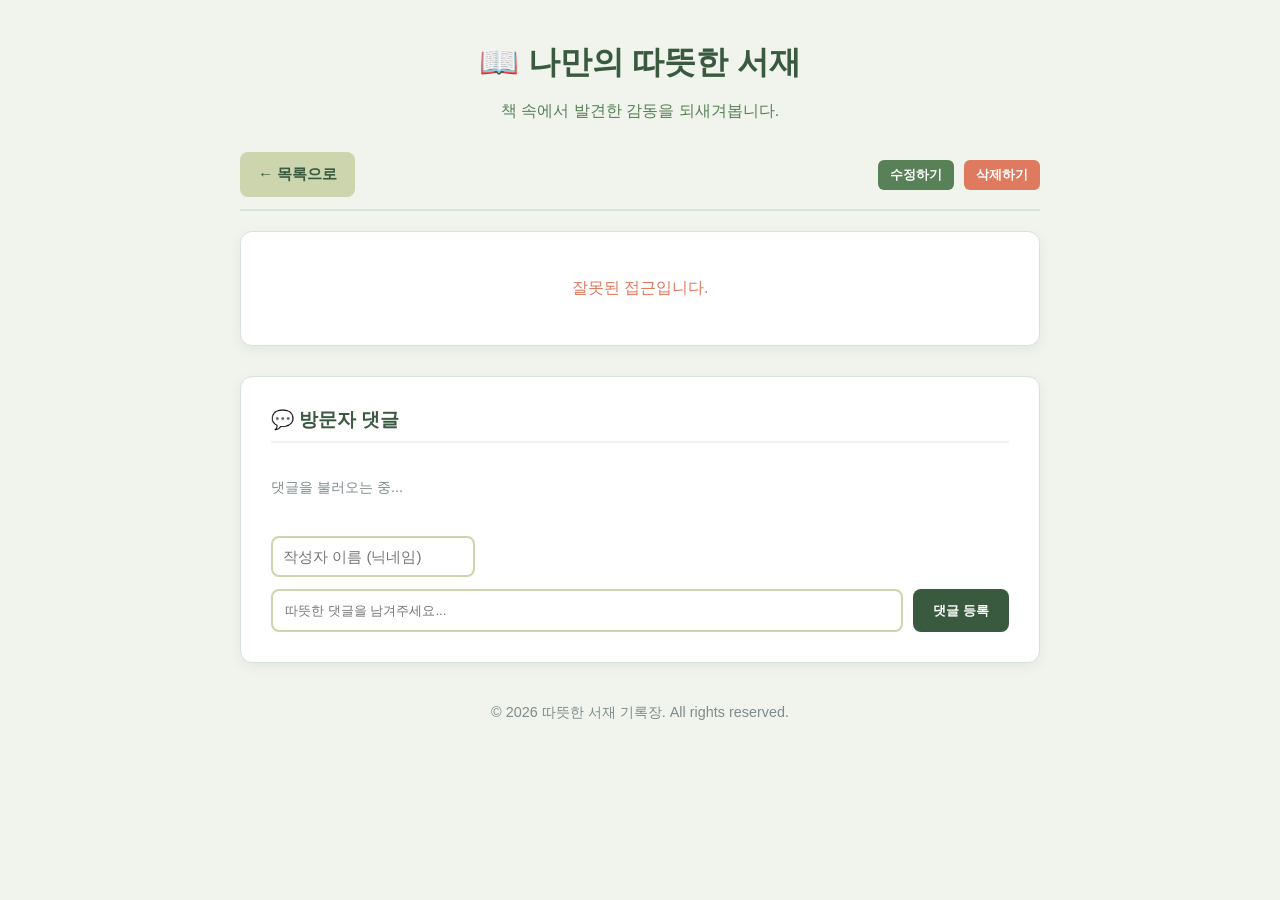
==== commit da0b4136: "디자인 구분 개선" ====
--- a/detail.html
+++ b/detail.html
@@ -21,14 +21,14 @@
             </div>
         </div>
 
-        <!-- 책 상세 내용 영역 -->
+        <!-- 책 상세 내용 영역 (하얀색 독립 카드 박스) -->
         <div class="detail-content" id="detailContainer">
             <p style="text-align: center; color: #588157;">상세 내용을 불러오는 중입니다...</p>
         </div>
 
-        <!-- 방문자 댓글 영역 -->
+        <!-- 방문자 댓글 영역 (별도의 구분된 카드 박스) -->
         <div class="comment-area">
-            <h3 style="color: #3A5A40; margin-bottom: 15px;">💬 방문자 댓글</h3>
+            <h3 style="color: #3A5A40; margin-top: 0; margin-bottom: 20px; border-bottom: 2px solid #F0F4ED; padding-bottom: 8px;">💬 방문자 댓글</h3>
             
             <!-- 댓글 목록이 표시되는 곳 -->
             <div class="comment-list" id="commentList">
@@ -36,9 +36,9 @@
             </div>
 
             <!-- 댓글 작성 폼 -->
-            <form id="commentForm" class="comment-input-form" style="margin-top: 20px;">
-                <div style="display: flex; gap: 10px; margin-bottom: 10px;">
-                    <input type="text" id="commentAuthor" placeholder="이름 (닉네임)" required style="width: 150px; padding: 10px; border: 2px solid #CCD5AE; border-radius: 6px;">
+            <form id="commentForm" class="comment-input-form">
+                <div style="display: flex; gap: 10px; margin-bottom: 12px;">
+                    <input type="text" id="commentAuthor" placeholder="작성자 이름 (닉네임)" required style="width: 180px; padding: 10px; border: 2px solid #CCD5AE; border-radius: 8px; font-size: 0.95rem;">
                 </div>
                 <div class="comment-input-group">
                     <input type="text" id="commentText" placeholder="따뜻한 댓글을 남겨주세요..." required>
@@ -53,7 +53,6 @@
     </div>
 
     <script>
-        // 새로 발급받으신 웹앱 주소 적용
         const WEB_APP_URL = "https://script.google.com/macros/s/AKfycbxDDjiATJpE1CEigpbiCgMxOsMB28Zf4nIfag6M6yZb2jZTrW4gPhygxo9kQs9b4bY/exec";
 
         // 주소창에서 글 번호표(index) 가져오기
@@ -83,17 +82,17 @@
                     }
 
                     document.getElementById('detailContainer').innerHTML = `
-                        <h2 style="color: #3A5A40; margin-top: 0; font-size: 1.8rem;">${review.title}</h2>
-                        <p class="card-author">작성자: ${review.author}</p>
-                        <p class="card-date">작성일: ${review.date}</p>
+                        <h2 style="color: #3A5A40; margin-top: 0; font-size: 1.8rem; margin-bottom: 8px;">${review.title}</h2>
+                        <p class="card-author" style="margin: 0 0 4px 0;">작성자: ${review.author}</p>
+                        <p class="card-date" style="margin: 0 0 15px 0;">작성일: ${review.date}</p>
                         
-                        <div class="detail-rating" style="margin: 15px 0 25px 0;">
+                        <div class="detail-rating" style="margin: 0 0 25px 0;">
                             ${stars} <span style="font-weight: bold; margin-left: 5px; color: #3A5A40;">(${review.rating}점 만점)</span>
                         </div>
 
                         <div class="detail-section">
                             <h3>후기 내용</h3>
-                            <div class="review-text" style="white-space: pre-line; line-height: 1.6; color: #34495E;">${review.content}</div>
+                            <div class="review-text" style="white-space: pre-line;">${review.content}</div>
                         </div>
                     `;
                 });
--- a/style.css
+++ b/style.css
@@ -97,15 +97,6 @@
     border: 1px solid #D8E2DC; /* 카드 테두리 선 추가로 구분감 업 */
 }
 
-/* 책 표지 이미지 (메인) */
-.card-cover {
-    width: 100px; 
-    height: 150px; 
-    object-fit: cover; 
-    border-radius: 6px;
-    box-shadow: 0 2px 4px rgba(0,0,0,0.1);
-}
-
 .card-content {
     flex: 1;
 }
@@ -154,7 +145,74 @@
     background-color: #588157;
 }
 
-/* 별점 아이콘 스타일 */
+/* 상세 보기 화면 */
+.detail-header {
+    display: flex;
+    align-items: center;
+    margin-bottom: 20px;
+    padding-bottom: 12px;
+    border-bottom: 2px solid #D8E2DC;
+}
+
+.detail-header h2 {
+    margin: 0;
+    color: #3A5A40;
+}
+
+.detail-buttons {
+    margin-left: auto;
+    display: flex;
+    gap: 10px;
+}
+
+.btn-edit {
+    background-color: #588157;
+    color: #FFFFFF;
+    padding: 6px 12px;
+    border-radius: 6px;
+    border: none;
+    cursor: pointer;
+    font-weight: bold;
+}
+
+.btn-delete {
+    background-color: #E07A5F; /* 따뜻한 코랄빛 톤의 삭제 버튼 */
+    color: #FFFFFF;
+    padding: 6px 12px;
+    border-radius: 6px;
+    border: none;
+    cursor: pointer;
+    font-weight: bold;
+}
+
+/* 책 후기 본문 영역을 독립된 흰색 카드 박스로 포장 */
+.detail-content {
+    background-color: #FFFFFF; 
+    padding: 30px;
+    border-radius: 12px;
+    box-shadow: 0 4px 12px rgba(58, 90, 64, 0.08);
+    border: 1px solid #D8E2DC;
+    margin-bottom: 30px;
+}
+
+.detail-section {
+    margin-top: 20px;
+}
+
+.detail-section h3 {
+    color: #3A5A40;
+    margin-bottom: 12px;
+    font-size: 1.1rem;
+    border-bottom: 2px solid #F0F4ED;
+    padding-bottom: 6px;
+}
+
+.review-text {
+    line-height: 1.7;
+    color: #34495E;
+    font-size: 1.05rem;
+}
+
 .star-icon {
     color: #D8E2DC; 
     font-size: 1.2rem;
@@ -162,6 +220,77 @@
 
 .star-icon.filled {
     color: #F4A261; /* 눈에 띄고 따뜻한 골드 오렌지 별점 */
+}
+
+/* 💬 방문자 댓글 영역 디자인 (후기 본문과 확실하게 분리) */
+.comment-area {
+    background-color: #FFFFFF;
+    padding: 30px;
+    border-radius: 12px;
+    box-shadow: 0 4px 12px rgba(58, 90, 64, 0.08);
+    border: 1px solid #D8E2DC;
+    margin-top: 20px;
+}
+
+.comment-list {
+    display: flex;
+    flex-direction: column;
+    gap: 12px;
+    margin-bottom: 25px;
+}
+
+/* 개별 댓글 카드 박스 */
+.comment {
+    background-color: #F4F7F2; /* 연한 파스텔 크림-그린 배경으로 댓글 구분 */
+    padding: 15px;
+    border-radius: 8px;
+    border-left: 4px solid #588157; /* 왼쪽 포인트 바 */
+}
+
+.comment-user {
+    font-weight: bold;
+    color: #3A5A40;
+    margin-bottom: 5px;
+    display: block;
+    font-size: 0.95rem;
+}
+
+.comment-text {
+    margin: 0 0 8px 0;
+    color: #2F3E35;
+    font-size: 0.95rem;
+}
+
+.comment-date {
+    font-size: 0.75rem;
+    color: #7F8C8D;
+}
+
+.comment-input-group {
+    display: flex;
+    gap: 10px;
+}
+
+.comment-input-group input {
+    flex: 1;
+    padding: 12px;
+    border: 2px solid #CCD5AE;
+    border-radius: 8px;
+    background-color: #FFFFFF;
+}
+
+.btn-add-comment {
+    background-color: #3A5A40;
+    color: #FFFFFF;
+    border: none;
+    padding: 12px 20px;
+    border-radius: 8px;
+    font-weight: bold;
+    cursor: pointer;
+}
+
+.btn-add-comment:hover {
+    background-color: #588157;
 }
 
 footer {
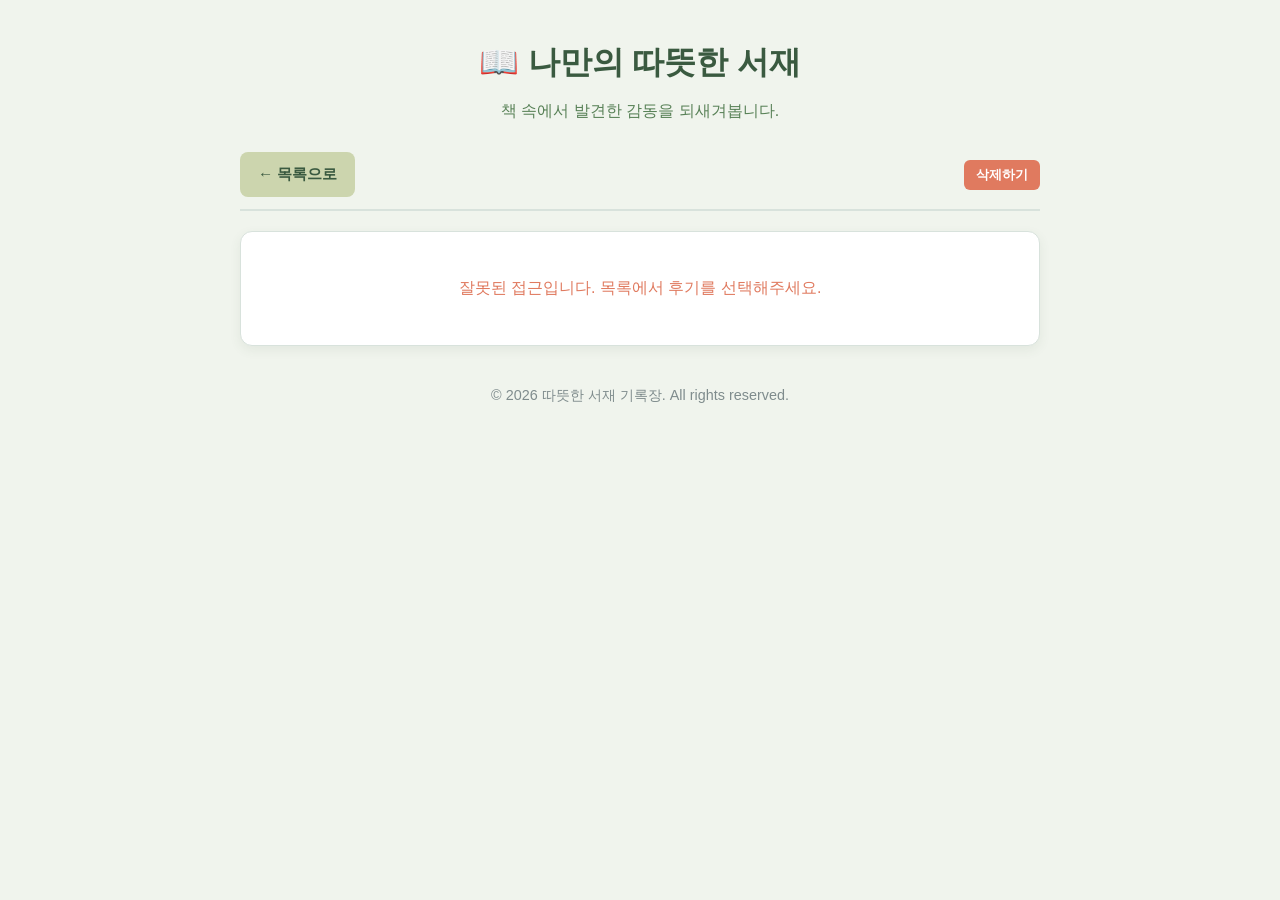
==== commit b0c3fc7b: "노션 연동" ====
--- a/detail.html
+++ b/detail.html
@@ -16,35 +16,13 @@
         <div class="detail-header">
             <a href="index.html" class="btn-back">&larr; 목록으로</a>
             <div class="detail-buttons">
-                <button class="btn-edit" onclick="location.href='edit.html'">수정하기</button>
-                <button class="btn-delete" onclick="alert('삭제 기능은 준비 중입니다!')">삭제하기</button>
+                <button class="btn-delete" onclick="alert('삭제 기능은 노션 연동 후 준비 중입니다!')">삭제하기</button>
             </div>
         </div>
 
-        <!-- 책 상세 내용 영역 (하얀색 독립 카드 박스) -->
+        <!-- 책 상세 내용 영역 -->
         <div class="detail-content" id="detailContainer">
             <p style="text-align: center; color: #588157;">상세 내용을 불러오는 중입니다...</p>
-        </div>
-
-        <!-- 방문자 댓글 영역 (별도의 구분된 카드 박스) -->
-        <div class="comment-area">
-            <h3 style="color: #3A5A40; margin-top: 0; margin-bottom: 20px; border-bottom: 2px solid #F0F4ED; padding-bottom: 8px;">💬 방문자 댓글</h3>
-            
-            <!-- 댓글 목록이 표시되는 곳 -->
-            <div class="comment-list" id="commentList">
-                <p style="color: #7F8C8D; font-size: 0.9rem;">댓글을 불러오는 중...</p>
-            </div>
-
-            <!-- 댓글 작성 폼 -->
-            <form id="commentForm" class="comment-input-form">
-                <div style="display: flex; gap: 10px; margin-bottom: 12px;">
-                    <input type="text" id="commentAuthor" placeholder="작성자 이름 (닉네임)" required style="width: 180px; padding: 10px; border: 2px solid #CCD5AE; border-radius: 8px; font-size: 0.95rem;">
-                </div>
-                <div class="comment-input-group">
-                    <input type="text" id="commentText" placeholder="따뜻한 댓글을 남겨주세요..." required>
-                    <button type="submit" class="btn-add-comment" id="commentBtn">댓글 등록</button>
-                </div>
-            </form>
         </div>
 
         <footer>
@@ -53,121 +31,46 @@
     </div>
 
     <script>
-        const WEB_APP_URL = "https://script.google.com/macros/s/AKfycbxDDjiATJpE1CEigpbiCgMxOsMB28Zf4nIfag6M6yZb2jZTrW4gPhygxo9kQs9b4bY/exec";
+        window.addEventListener('DOMContentLoaded', function() {
+            // 주소창(URL)에서 노션 고유 페이지 ID 가져오기 (예: ?id=숫자및영어조합)
+            const urlParams = new URLSearchParams(window.location.search);
+            const reviewId = urlParams.get('id');
 
-        // 주소창에서 글 번호표(index) 가져오기
-        const urlParams = new URLSearchParams(window.location.search);
-        const reviewIndex = urlParams.get('index');
-
-        window.addEventListener('DOMContentLoaded', function() {
-            if (reviewIndex === null) {
-                document.getElementById('detailContainer').innerHTML = '<p style="text-align: center; color: #E07A5F;">잘못된 접근입니다.</p>';
+            if (!reviewId) {
+                document.getElementById('detailContainer').innerHTML = '<p style="text-align: center; color: #E07A5F;">잘못된 접근입니다. 목록에서 후기를 선택해주세요.</p>';
                 return;
             }
 
-            // 1. 책 상세 내용 불러오기
-            fetch(WEB_APP_URL)
+            // Vercel 서버리스 함수로 특정 페이지 상세 데이터 요청
+            fetch(`/api/review?id=${reviewId}`)
                 .then(response => response.json())
-                .then(data => {
-                    const review = data[reviewIndex];
-                    if (!review) {
-                        document.getElementById('detailContainer').innerHTML = '<p style="text-align: center; color: #E07A5F;">해당 후기를 찾을 수 없습니다.</p>';
-                        return;
+                .then(review => {
+                    let stars = '';
+                    const scoreNum = Number(review.score) || 5;
+                    for (let i = 0; i < 5; i++) {
+                        stars += (i < scoreNum) ? '<span class="star-icon filled">★</span>' : '<span class="star-icon">★</span>';
                     }
 
-                    let stars = '';
-                    const ratingNum = Number(review.rating) || 0;
-                    for (let i = 0; i < 5; i++) {
-                        stars += (i < ratingNum) ? '<span class="star-icon filled">★</span>' : '<span class="star-icon">★</span>';
-                    }
-
-                    document.getElementById('detailContainer').innerHTML = `
-                        <h2 style="color: #3A5A40; margin-top: 0; font-size: 1.8rem; margin-bottom: 8px;">${review.title}</h2>
-                        <p class="card-author" style="margin: 0 0 4px 0;">작성자: ${review.author}</p>
-                        <p class="card-date" style="margin: 0 0 15px 0;">작성일: ${review.date}</p>
+                    const container = document.getElementById('detailContainer');
+                    container.innerHTML = `
+                        <h2 style="color: #3A5A40; margin-top: 0; font-size: 1.8rem;">${review.title}</h2>
+                        <p class="card-author">작성자: ${review.author}</p>
+                        <p class="card-date">작성일: ${review.date}</p>
                         
-                        <div class="detail-rating" style="margin: 0 0 25px 0;">
-                            ${stars} <span style="font-weight: bold; margin-left: 5px; color: #3A5A40;">(${review.rating}점 만점)</span>
+                        <div class="detail-rating" style="margin: 15px 0 25px 0;">
+                            ${stars} <span style="font-weight: bold; margin-left: 5px; color: #3A5A40;">(${review.score}점)</span>
                         </div>
 
                         <div class="detail-section">
                             <h3>후기 내용</h3>
-                            <div class="review-text" style="white-space: pre-line;">${review.content}</div>
+                            <div class="review-text" style="white-space: pre-line; line-height: 1.6; color: #34495E;">${review.content}</div>
                         </div>
                     `;
-                });
-
-            // 2. 해당 책의 댓글 목록 불러오기
-            loadComments();
-        });
-
-        // 댓글 불러와서 화면에 그려주는 함수
-        function loadComments() {
-            fetch(`${WEB_APP_URL}?action=getComments&index=${reviewIndex}`)
-                .then(response => response.json())
-                .then(comments => {
-                    const commentListEl = document.getElementById('commentList');
-                    commentListEl.innerHTML = '';
-
-                    if (comments.length === 0) {
-                        commentListEl.innerHTML = '<p style="color: #7F8C8D; font-size: 0.9rem;">아직 등록된 댓글이 없습니다. 첫 댓글을 남겨보세요!</p>';
-                        return;
-                    }
-
-                    comments.forEach(item => {
-                        const div = document.createElement('div');
-                        div.className = 'comment';
-                        div.innerHTML = `
-                            <span class="comment-user">${item.author}</span>
-                            <p class="comment-text">${item.comment}</p>
-                            <span class="comment-date">${item.date}</span>
-                        `;
-                        commentListEl.appendChild(div);
-                    });
                 })
                 .catch(error => {
-                    console.error('댓글 로딩 실패:', error);
+                    console.error('상세 데이터를 불러오는 중 에러 발생:', error);
+                    document.getElementById('detailContainer').innerHTML = '<p style="text-align: center; color: #E07A5F;">상세 내용을 불러오지 못했습니다.</p>';
                 });
-        }
-
-        // 3. 댓글 작성 완료 후 전송하기
-        document.getElementById('commentForm').addEventListener('submit', function(event) {
-            event.preventDefault();
-
-            const commentBtn = document.getElementById('commentBtn');
-            commentBtn.innerText = '등록 중...';
-            commentBtn.disabled = true;
-
-            const commentData = {
-                action: "saveComment",
-                reviewIndex: reviewIndex,
-                author: document.getElementById('commentAuthor').value,
-                comment: document.getElementById('commentText').value
-            };
-
-            fetch(WEB_APP_URL, {
-                method: 'POST',
-                headers: {
-                    'Content-Type': 'text/plain;charset=utf-8',
-                },
-                body: JSON.stringify(commentData)
-            })
-            .then(response => response.json())
-            .then(data => {
-                alert('댓글이 등록되었습니다!');
-                document.getElementById('commentText').value = ''; // 입력창 초기화
-                commentBtn.innerText = '댓글 등록';
-                commentBtn.disabled = false;
-                loadComments(); // 댓글 목록 실시간 새로고침
-            })
-            .catch(error => {
-                console.error('댓글 저장 에러:', error);
-                alert('댓글이 등록되었습니다!');
-                document.getElementById('commentText').value = '';
-                commentBtn.innerText = '댓글 등록';
-                commentBtn.disabled = false;
-                loadComments();
-            });
         });
     </script>
 </body>
--- a/style.css
+++ b/style.css
@@ -86,6 +86,7 @@
     gap: 20px;
 }
 
+/* 🌟 후기 카드 공통 디자인 (글자 수와 무관하게 깔끔하게 정돈) */
 .review-card {
     background-color: #FFFFFF; /* 카드 배경을 순백색으로 주어 배경과 확실히 분리 */
     border-radius: 12px;
@@ -99,6 +100,7 @@
 
 .card-content {
     flex: 1;
+    overflow: hidden; /* 내용이 넘칠 때 깔끔하게 숨김 처리 */
 }
 
 .card-content h3 {
@@ -120,11 +122,20 @@
     margin: 0 0 10px 0;
 }
 
+/* 🌟 본문 미리보기 글자 수 제한 (최대 3줄까지만 보여주고 이후는 말줄임표 처리) */
 .card-preview {
     font-size: 0.95rem;
     margin-bottom: 15px;
-    line-height: 1.4;
+    line-height: 1.5;
     color: #34495E;
+    
+    /* 웹킷 기반 브라우저에서 3줄 초과 시 ... 처리 */
+    display: -webkit-box;
+    -webkit-line-clamp: 3;
+    -webkit-box-orient: vertical;
+    overflow: hidden;
+    text-overflow: ellipsis;
+    max-height: 4.5em; /* 3줄 높이 고정 */
 }
 
 .card-actions {
@@ -185,7 +196,7 @@
     font-weight: bold;
 }
 
-/* 책 후기 본문 영역을 독립된 흰색 카드 박스로 포장 */
+/* 책 후기 본문 영역 (상세 보기에서는 전체 내용이 다 나와야 하므로 높이 제한 없음) */
 .detail-content {
     background-color: #FFFFFF; 
     padding: 30px;
@@ -222,7 +233,7 @@
     color: #F4A261; /* 눈에 띄고 따뜻한 골드 오렌지 별점 */
 }
 
-/* 💬 방문자 댓글 영역 디자인 (후기 본문과 확실하게 분리) */
+/* 💬 방문자 댓글 영역 디자인 */
 .comment-area {
     background-color: #FFFFFF;
     padding: 30px;
@@ -239,12 +250,11 @@
     margin-bottom: 25px;
 }
 
-/* 개별 댓글 카드 박스 */
 .comment {
-    background-color: #F4F7F2; /* 연한 파스텔 크림-그린 배경으로 댓글 구분 */
+    background-color: #F4F7F2; 
     padding: 15px;
     border-radius: 8px;
-    border-left: 4px solid #588157; /* 왼쪽 포인트 바 */
+    border-left: 4px solid #588157; 
 }
 
 .comment-user {
